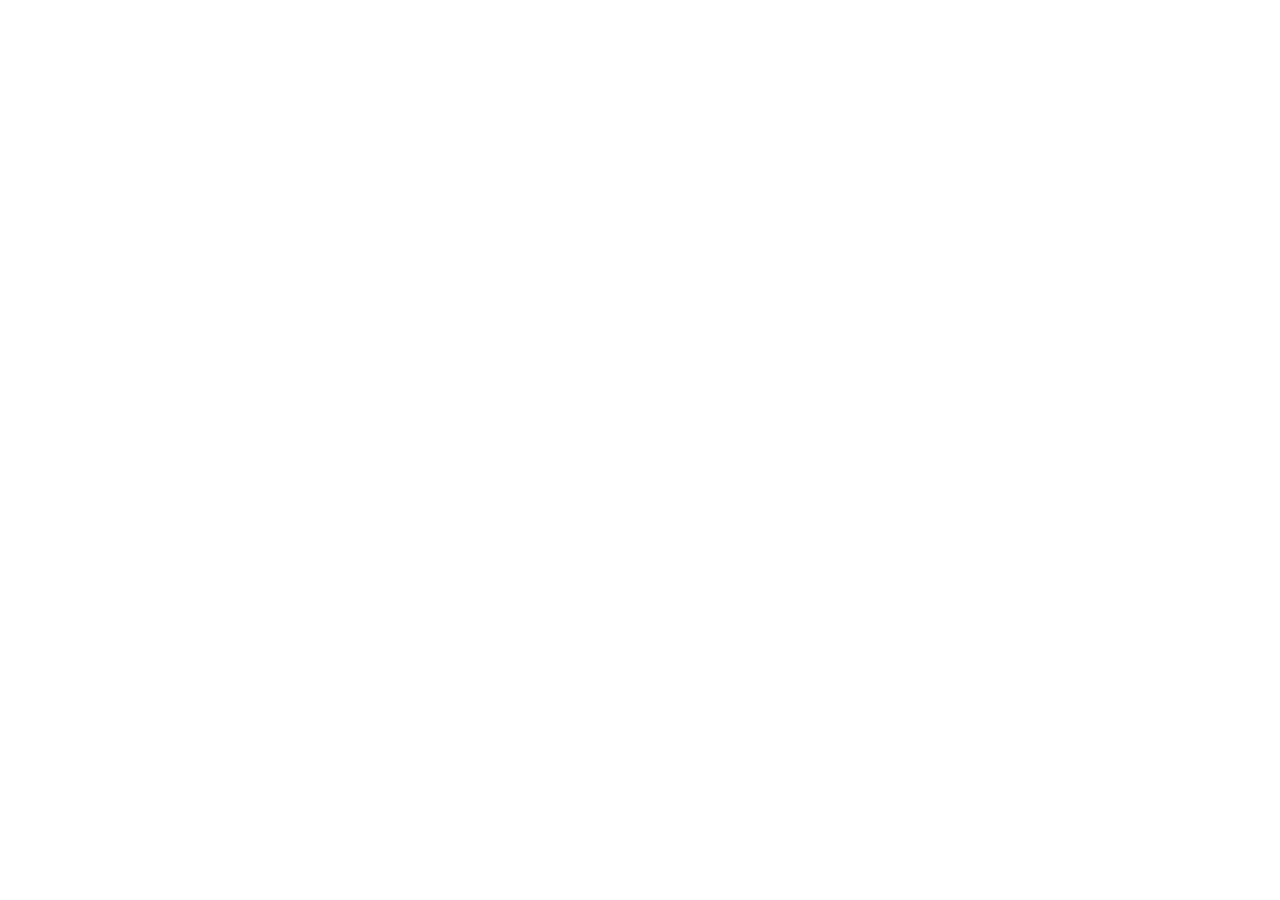
==== momentum/index.html @ e6a61269 "init: start momentum task" ====
<!DOCTYPE html>
<html lang="en">
<head>
    <meta charset="UTF-8">
    <meta name="viewport" content="width=device-width, initial-scale=1.0">
    <link rel="stylesheet" href="style.css">
    <title>Momentum</title>
</head>
<body>

<script src="script.js"></script>    
</body>
</html>
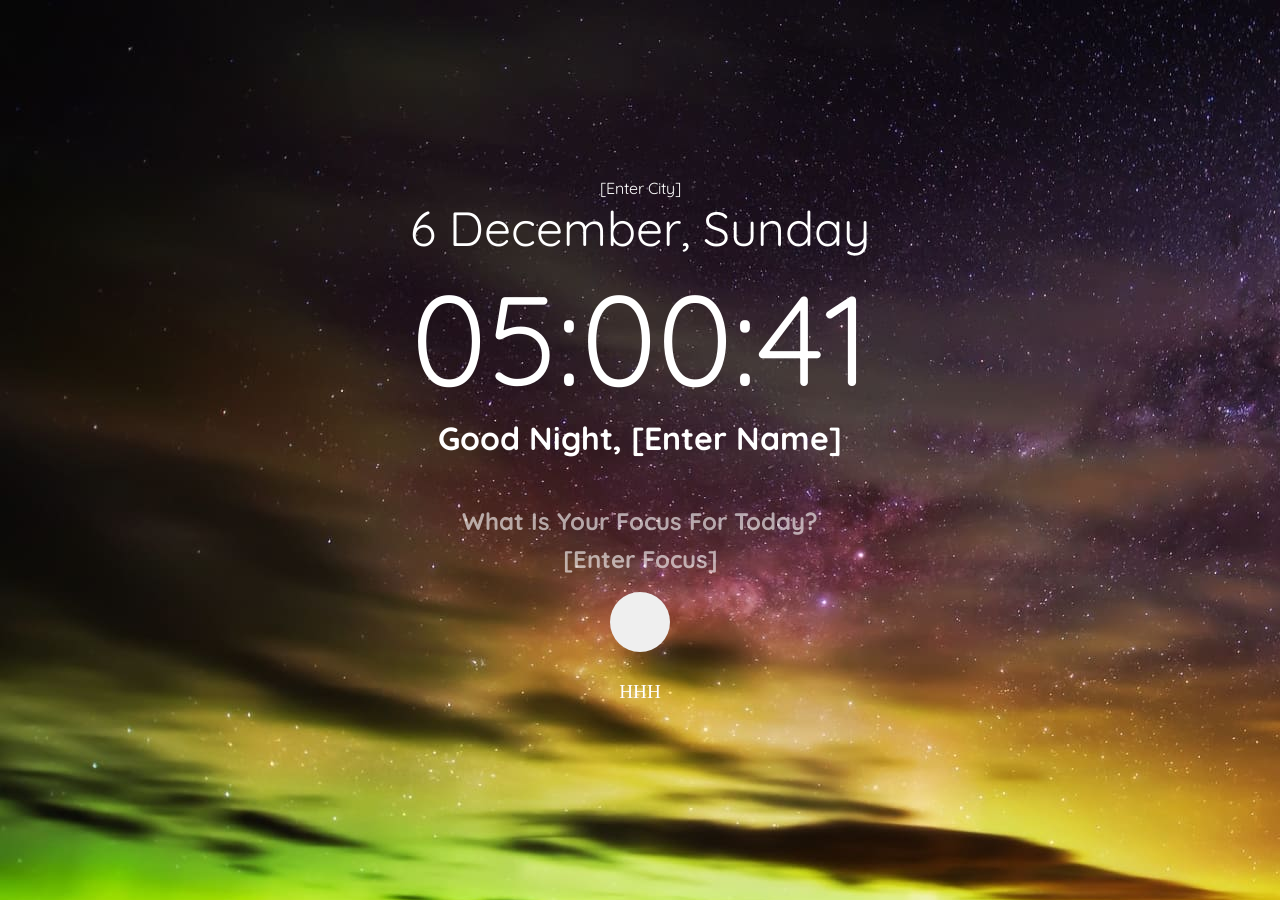
==== commit 7bac3b1d: "feat: add basic functionality, weather, quotes" ====
--- a/momentum/index.html
+++ b/momentum/index.html
@@ -1,13 +1,38 @@
 <!DOCTYPE html>
 <html lang="en">
+
 <head>
     <meta charset="UTF-8">
     <meta name="viewport" content="width=device-width, initial-scale=1.0">
+    <link href="https://fonts.googleapis.com/css2?family=Quicksand:wght@400;700&display=swap" rel="stylesheet">
+    <link rel="stylesheet" href="./assets/css/owfont-regular.css">
     <link rel="stylesheet" href="style.css">
     <title>Momentum</title>
 </head>
+
 <body>
+    <div class="city" contenteditable="true">Minsk</div>
+    <i class="weather-icon owf"></i>
+    <div class="temperature"></div>
+    <div class="humidity"></div>
+    <div class="wind-speed"></div>
+    <div class="weather-description"></div>
+    <div class="invalid-input">Enter Correct City</div>
 
-<script src="script.js"></script>    
+    <div id="date-today"></div>
+    <time id="time"></time>
+    <h1>
+        <span id="greeting"></span>
+        <span id="name" contenteditable="true"></span>
+    </h1>
+
+    <h2>What Is Your Focus For Today?</h2>
+    <h2 id="focus" contenteditable="true"></h2>
+
+    <button class="btn"></button>
+    <blockquote class="quote">HHH</blockquote>
+
+    <script src="script.js"></script>
 </body>
+
 </html>
--- a/momentum/assets/css/owfont-regular.css
+++ b/momentum/assets/css/owfont-regular.css
@@ -0,0 +1,558 @@
+/*!
+ *  owfont-regular 1.0.0 by Deniz Fuchidzhiev - http://websygen.com
+ *  License - font: SIL OFL 1.1, css: MIT License
+ */
+/* FONT PATH
+ * -------------------------- */
+@font-face {
+  font-family: 'owfont';
+  src: url('../fonts/owfont-regular.eot?v=1.0.0');
+  src: url('../fonts/owfont-regular.eot?#iefix&v=1.0.0') format('embedded-opentype'),
+	   url('../fonts/owfont-regular.woff') format('woff'),
+	   url('../fonts/owfont-regular.ttf') format('truetype'),
+	   url('../fonts/owfont-regular.svg#owf-regular') format('svg');
+  font-weight: normal;
+  font-style: normal;
+}
+.owf {
+  display: inline-block;
+  font: normal normal normal 14px/1 owfont;
+  font-size: inherit;
+  text-rendering: auto;
+  -webkit-font-smoothing: antialiased;
+  -moz-osx-font-smoothing: grayscale;
+  transform: translate(0, 0);
+}
+/* makes the font 33% larger relative to the icon container */
+.owf-lg {
+  font-size: 1.33333333em;
+  line-height: 0.75em;
+  vertical-align: -15%;
+}
+.owf-2x {
+  font-size: 2em;
+}
+.owf-3x {
+  font-size: 3em;
+}
+.owf-4x {
+  font-size: 4em;
+}
+.owf-5x {
+  font-size: 5em;
+}
+.owf-fw {
+  width: 1.28571429em;
+  text-align: center;
+}
+.owf-ul {
+  padding-left: 0;
+  margin-left: 2.14285714em;
+  list-style-type: none;
+}
+.owf-ul > li {
+  position: relative;
+}
+.owf-li {
+  position: absolute;
+  left: -2.14285714em;
+  width: 2.14285714em;
+  top: 0.14285714em;
+  text-align: center;
+}
+.owf-li.owf-lg {
+  left: -1.85714286em;
+}
+.owf-border {
+  padding: .2em .25em .15em;
+  border: solid 0.08em #eeeeee;
+  border-radius: .1em;
+}
+.owf-pull-right {
+  float: right;
+}
+.owf-pull-left {
+  float: left;
+}
+.owf.owf-pull-left {
+  margin-right: .3em;
+}
+.owf.owf-pull-right {
+  margin-left: .3em;
+}
+
+/* owfont uses the Unicode Private Use Area (PUA) to ensure screen
+   readers do not read off random characters that represent icons */
+   
+/*   Weather Condition Codes    */
+   
+/*   Thunderstorm - - - - - - - - - - - - - - - - - - - - - - - - - - - - - - - - - - - -    */
+   
+/* thunderstorm with light rain */
+.owf-200:before,
+.owf-200-d:before,
+.owf-200-n:before {
+  content: "\EB28";
+}
+/* thunderstorm with rain */
+.owf-201:before,
+.owf-201-d:before,
+.owf-201-n:before {
+  content: "\EB29";
+}
+/* thunderstorm with heavy rain */
+.owf-202:before,
+.owf-202-d:before,
+.owf-202-n:before {
+  content: "\EB2A";
+}
+/*  light thunderstorm  */
+.owf-210:before,
+.owf-210-d:before,
+.owf-210-n:before {
+  content: "\EB32";
+}
+/*  thunderstorm  */
+.owf-211:before,
+.owf-211-d:before,
+.owf-211-n:before {
+  content: "\EB33";
+}
+/*   heavy thunderstorm   */
+.owf-212:before,
+.owf-212-d:before,
+.owf-212-n:before {
+  content: "\EB34";
+}
+/*   ragged thunderstorm   */
+.owf-221:before,
+.owf-221-d:before,
+.owf-221-n:before {
+  content: "\EB3D";
+}
+/*  thunderstorm with light drizzle    */
+.owf-230:before,
+.owf-230-d:before,
+.owf-230-n:before {
+  content: "\EB46";
+}
+/*  thunderstorm with drizzle     */
+.owf-231:before,
+.owf-231-d:before,
+.owf-231-n:before {
+  content: "\EB47";
+}
+/* thunderstorm with heavy drizzle     */
+.owf-232:before,
+.owf-232-d:before,
+.owf-232-n:before {
+  content: "\EB48";
+}
+
+/*   Drizzle - - - - - - - - - - - - - - - - - - - - - - - - - - - - - - - - - - - -    */
+
+/*  light intensity drizzle */
+.owf-300:before,
+.owf-300-d:before,
+.owf-300-n:before {
+  content: "\EB8C";
+}
+/*  drizzle */
+.owf-301:before,
+.owf-301-d:before,
+.owf-301-n:before {
+  content: "\EB8D";
+}
+/*  heavy intensity drizzle  */
+.owf-302:before,
+.owf-302-d:before,
+.owf-302-n:before {
+  content: "\EB8E";
+}
+/*   light intensity drizzle rain  */
+.owf-310:before,
+.owf-310-d:before,
+.owf-310-n:before {
+  content: "\EB96";
+}
+/*  drizzle rain  */
+.owf-311:before,
+.owf-311-d:before,
+.owf-311-n:before {
+  content: "\EB97";
+}
+/* heavy intensity drizzle rain */
+.owf-312:before,
+.owf-312-d:before,
+.owf-312-n:before {
+  content: "\EB98";
+}
+/* shower rain and drizzle  */
+.owf-313:before,
+.owf-313-d:before,
+.owf-313-n:before {
+  content: "\EB99";
+}
+/* heavy shower rain and drizzle*/
+.owf-314:before,
+.owf-314-d:before,
+.owf-314-n:before {
+  content: "\EB9A";
+}
+/* shower drizzle */
+.owf-321:before,
+.owf-321-d:before,
+.owf-321-n:before {
+  content: "\EBA1";
+}
+
+/*   Rain - - - - - - - - - - - - - - - - - - - - - - - - - - - - - - - - - - - -    */
+
+/* light rain  */
+.owf-500:before,
+.owf-500-d:before,
+.owf-500-n:before {
+  content: "\EC54";
+}
+/* moderate rain  */
+.owf-501:before,
+.owf-501-d:before,
+.owf-501-n:before {
+  content: "\EC55";
+}
+/* heavy intensity rain  */
+.owf-502:before,
+.owf-502-d:before,
+.owf-502-n:before {
+  content: "\EC56";
+}
+/* very heavy rain   */
+.owf-503:before,
+.owf-503-d:before,
+.owf-503-n:before {
+  content: "\EC57";
+}
+/* extreme rain    */
+.owf-504:before,
+.owf-504-d:before,
+.owf-504-n:before {
+  content: "\EC58";
+}
+/* freezing rain    */
+.owf-511:before,
+.owf-511-d:before,
+.owf-511-n:before {
+  content: "\EC5F";
+}
+/*  light intensity shower rain    */
+.owf-520:before,
+.owf-520-d:before,
+.owf-520-n:before {
+  content: "\EC68";
+}
+/* shower rain  */
+.owf-521:before,
+.owf-521-d:before,
+.owf-521-n:before {
+  content: "\EC69";
+}
+/*  heavy intensity shower rain  */
+.owf-522:before,
+.owf-522-d:before,
+.owf-522-n:before {
+  content: "\EC6A";
+}
+/* ragged shower rain  */
+.owf-531:before,
+.owf-531-d:before,
+.owf-531-n:before {
+  content: "\EC73";
+}
+
+/*   Snow - - - - - - - - - - - - - - - - - - - - - - - - - - - - - - - - - - - -    */
+
+/* light snow  */
+.owf-600:before,
+.owf-600-d:before,
+.owf-600-n:before {
+  content: "\ECB8";
+}
+/*  snow  */
+.owf-601:before,
+.owf-601-d:before,
+.owf-601-n:before {
+  content: "\ECB9";
+}
+/*   heavy snow   */
+.owf-602:before,
+.owf-602-d:before,
+.owf-602-n:before {
+  content: "\ECBA";
+}
+/*  sleet  */
+.owf-611:before,
+.owf-611-d:before,
+.owf-611-n:before {
+  content: "\ECC3";
+}
+/*   shower sleet */
+.owf-612:before,
+.owf-612-d:before,
+.owf-612-n:before {
+  content: "\ECC4";
+}
+/* light rain and snow */
+.owf-615:before,
+.owf-615-d:before,
+.owf-615-n:before {
+  content: "\ECC7";
+}
+/* rain and snow  */
+.owf-616:before,
+.owf-616-d:before,
+.owf-616-n:before {
+  content: "\ECC8";
+}
+/* light shower snow  */
+.owf-620:before,
+.owf-620-d:before,
+.owf-620-n:before {
+  content: "\ECCC";
+}
+/* shower snow  */
+.owf-621:before,
+.owf-621-d:before,
+.owf-621-n:before {
+  content: "\ECCD";
+}
+/* heavy shower snow  */
+.owf-622:before,
+.owf-622-d:before,
+.owf-622-n:before {
+  content: "\ECCE";
+}
+
+/*   Atmosphere - - - - - - - - - - - - - - - - - - - - - - - - - - - - - - - - - - - -    */
+
+/* mist */
+.owf-701:before,
+.owf-701-d:before,
+.owf-701-n:before {
+  content: "\ED1D";
+}
+/* smoke */
+.owf-711:before,
+.owf-711-d:before,
+.owf-711-n:before {
+  content: "\ED27";
+}
+/* haze */
+.owf-721:before,
+.owf-721-d:before,
+.owf-721-n:before {
+  content: "\ED31";
+}
+/* Sand/Dust Whirls */
+.owf-731:before,
+.owf-731-d:before,
+.owf-731-n:before {
+  content: "\ED3B";
+}
+/* Fog */
+.owf-741:before,
+.owf-741-d:before,
+.owf-741-n:before {
+  content: "\ED45";
+}
+/* sand */
+.owf-751:before,
+.owf-751-d:before,
+.owf-751-n:before {
+  content: "\ED4F";
+}
+/* dust */
+.owf-761:before,
+.owf-761-d:before,
+.owf-761-n:before {
+  content: "\ED59";
+}
+/*  VOLCANIC ASH  */
+.owf-762:before,
+.owf-762-d:before,
+.owf-762-n:before {
+  content: "\ED5A";
+}
+/* SQUALLS */
+.owf-771:before,
+.owf-771-d:before,
+.owf-771-n:before {
+  content: "\ED63";
+}
+/* TORNADO */
+.owf-781:before,
+.owf-781-d:before,
+.owf-781-n:before {
+  content: "\ED6D";
+}
+
+/*   Clouds - - - - - - - - - - - - - - - - - - - - - - - - - - - - - - - - - - - -    */
+
+/*  sky is clear  */  /*  Calm  */
+.owf-800:before,
+.owf-800-d:before,
+.owf-951:before,
+.owf-951-d:before {
+  content: "\ED80";
+}
+.owf-800-n:before,
+.owf-951-n:before {
+  content: "\F168";
+}
+/*  few clouds   */
+.owf-801:before,
+.owf-801-d:before {
+  content: "\ED81";
+}
+.owf-801-n:before {
+  content: "\F169";
+}
+/* scattered clouds */
+.owf-802:before,
+.owf-802-d:before {
+  content: "\ED82";
+}
+.owf-802-n:before {
+  content: "\F16A";
+}
+/* broken clouds  */
+.owf-803:before,
+.owf-803-d:before,
+.owf-803-n:before {
+  content: "\ED83";
+}
+/* overcast clouds  */
+.owf-804:before,
+.owf-804-d:before,
+.owf-804-n:before {
+  content: "\ED84";
+}
+
+/*   Extreme - - - - - - - - - - - - - - - - - - - - - - - - - - - - - - - - - - - -    */
+
+/* tornado  */
+.owf-900:before,
+.owf-900-d:before,
+.owf-900-n:before {
+  content: "\EDE4";
+}
+/*  tropical storm  */
+.owf-901:before,
+.owf-901-d:before,
+.owf-901-n:before {
+  content: "\EDE5";
+}
+/* hurricane */
+.owf-902:before,
+.owf-902-d:before,
+.owf-902-n:before {
+  content: "\EDE6";
+}
+/* cold */
+.owf-903:before,
+.owf-903-d:before,
+.owf-903-n:before {
+  content: "\EDE7";
+}
+/* hot */
+.owf-904:before,
+.owf-904-d:before,
+.owf-904-n:before {
+  content: "\EDE8";
+}
+/* windy */
+.owf-905:before,
+.owf-905-d:before,
+.owf-905-n:before {
+  content: "\EDE9";
+}
+/* hail */
+.owf-906:before,
+.owf-906-d:before,
+.owf-906-n:before {
+  content: "\EDEA";
+}
+
+/*   Additional - - - - - - - - - - - - - - - - - - - - - - - - - - - - - - - - - - - -    */
+
+/* Setting */
+.owf-950:before,
+.owf-950-d:before,
+.owf-950-n:before {
+  content: "\EE16";
+}
+/*  Light breeze  */
+.owf-952:before,
+.owf-952-d:before,
+.owf-952-n:before {
+  content: "\EE18";
+}
+/*  Gentle Breeze  */
+.owf-953:before,
+.owf-953-d:before,
+.owf-953-n:before {
+  content: "\EE19";
+}
+/*  Moderate breeze  */
+.owf-954:before,
+.owf-954-d:before,
+.owf-954-n:before {
+  content: "\EE1A";
+}
+/* Fresh Breeze  */
+.owf-955:before,
+.owf-955-d:before,
+.owf-955-n:before {
+  content: "\EE1B";
+}
+/* Strong  Breeze  */
+.owf-956:before,
+.owf-956-d:before,
+.owf-956-n:before {
+  content: "\EE1C";
+}
+/* High wind, near gale  */
+.owf-957:before,
+.owf-957-d:before,
+.owf-957-n:before {
+  content: "\EE1D";
+}
+/* Gale */
+.owf-958:before,
+.owf-958-d:before,
+.owf-958-n:before {
+  content: "\EE1E";
+}
+/*  Severe Gale  */
+.owf-959:before,
+.owf-959-d:before,
+.owf-959-n:before {
+  content: "\EE1F";
+}
+/* Storm */
+.owf-960:before,
+.owf-960-d:before,
+.owf-960-n:before {
+  content: "\EE20";
+}
+/*  Violent Storm  */
+.owf-961:before,
+.owf-961-d:before,
+.owf-961-n:before {
+  content: "\EE21";
+}
+/* Hurricane */
+.owf-962:before,
+.owf-962-d:before,
+.owf-962-n:before {
+  content: "\EE22";
+}
--- a/momentum/style.css
+++ b/momentum/style.css
@@ -0,0 +1,96 @@
+* {
+    box-sizing: border-box;
+    margin: 0;
+    padding: 0;
+}
+
+body {
+    font-family: 'Quicksand', sans-serif;
+    display: flex;
+    flex-direction: column;
+    align-items: center;
+    justify-content: center;
+    text-align: center;
+    height: 100vh;
+    color: black;
+    cursor: default;
+}
+
+#name {
+    display: inline-block;   
+}
+
+#name:focus {
+    min-width: 40px;
+    border-bottom: 2px solid white;
+    outline: none;
+}
+
+#name:hover,
+#focus:hover  {
+    background-color: rgba(252,252,252,0.2);
+}
+
+#focus:focus {
+    min-width: 100px;
+    border-bottom: 2px solid white;
+    outline: none;
+}
+
+#date-today {
+    font-size: 3rem;
+}
+
+#time {
+    font-size: 8rem;
+}
+
+h1 {
+    margin-bottom: 3rem;
+}
+
+h2 {
+    margin-bottom: 0.5rem;
+    opacity: 0.6;
+}
+
+.quote {
+    font: 1.2rem Georgia, serif;
+    margin: 0;
+    padding: 1em;
+    border-radius: 1em;
+    color: white;
+  }
+  
+  .btn {
+    width: 60px;
+    height: 60px;
+    border: 0;
+    border-radius: 50%;
+    background-image: url("https://www.pngarts.com/files/7/Update-Button-PNG-Image.png");
+    background-size: contain;
+    background-repeat: no-repeat;
+    filter: grayscale(.8);
+    margin: 10px;
+  }
+  .btn:hover {
+    filter: grayscale(.2);
+  }
+  .btn:active,
+  .btn:focus {
+    outline: 0;
+  }
+  .btn:active{
+    transform: scale(1.02)
+  }
+
+  .invalid-input {
+      display: none;
+  }
+
+@media (max-width: 700px) {
+    #time {
+        font-size: 6rem;
+    }
+}
+
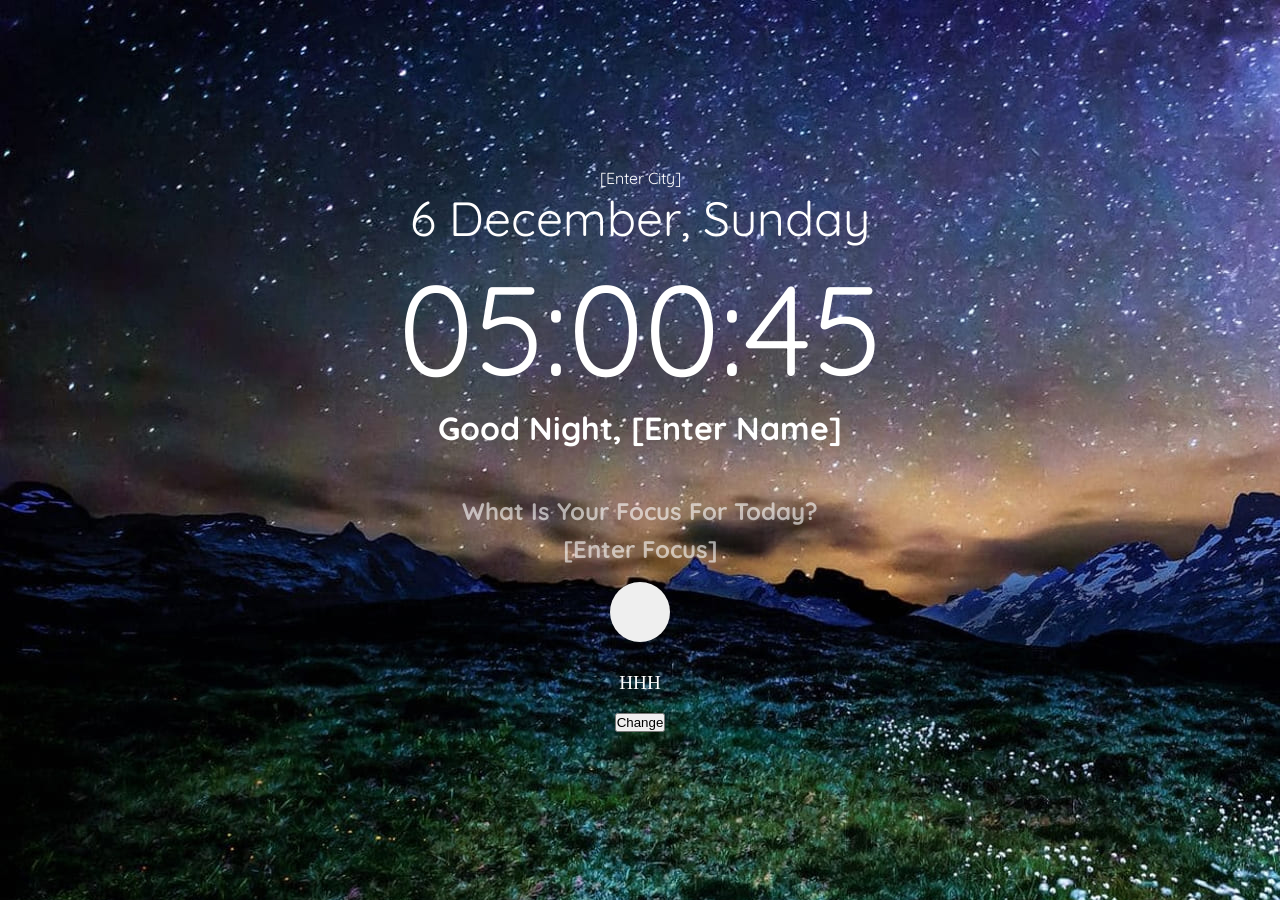
==== commit 6c1d2154: "feat: add backgrounds change" ====
--- a/momentum/index.html
+++ b/momentum/index.html
@@ -32,6 +32,8 @@
     <button class="btn"></button>
     <blockquote class="quote">HHH</blockquote>
 
+    <button id="bg">Change</button>
+
     <script src="script.js"></script>
 </body>
 
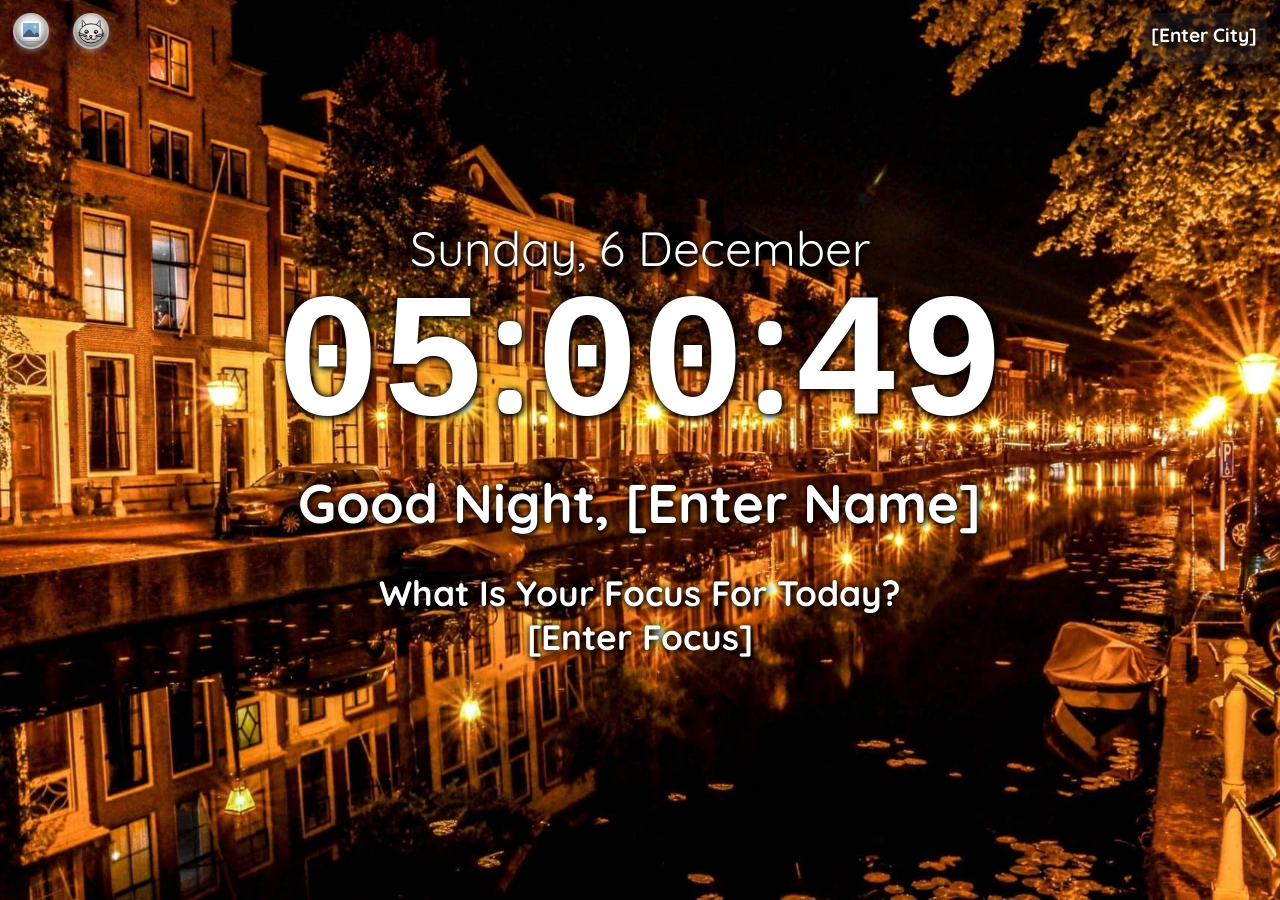
==== commit bf7c24b1: "feat: change styles, add media queries" ====
--- a/momentum/index.html
+++ b/momentum/index.html
@@ -5,34 +5,57 @@
     <meta charset="UTF-8">
     <meta name="viewport" content="width=device-width, initial-scale=1.0">
     <link href="https://fonts.googleapis.com/css2?family=Quicksand:wght@400;700&display=swap" rel="stylesheet">
+    <link href="https://fonts.googleapis.com/css2?family=Courier+Prime:wght@400;700&display=swap" rel="stylesheet">
+    <link href="https://fonts.googleapis.com/css2?family=VT323&display=swap" rel="stylesheet">
+    <link href="https://fonts.googleapis.com/css2?family=Inconsolata:wght@400;700&display=swap" rel="stylesheet">
     <link rel="stylesheet" href="./assets/css/owfont-regular.css">
     <link rel="stylesheet" href="style.css">
     <title>Momentum</title>
 </head>
 
 <body>
-    <div class="city" contenteditable="true">Minsk</div>
-    <i class="weather-icon owf"></i>
-    <div class="temperature"></div>
-    <div class="humidity"></div>
-    <div class="wind-speed"></div>
-    <div class="weather-description"></div>
-    <div class="invalid-input">Enter Correct City</div>
 
-    <div id="date-today"></div>
-    <time id="time"></time>
-    <h1>
-        <span id="greeting"></span>
-        <span id="name" contenteditable="true"></span>
-    </h1>
+    <div class="header-container">
 
-    <h2>What Is Your Focus For Today?</h2>
-    <h2 id="focus" contenteditable="true"></h2>
+        <div class="btn-container">
+            <button id="change-bg" class="change-btn" title="New background image"></button>
+            <button id="change-quote" class="change-btn" title="New cat fact"></button>
+        </div>
 
-    <button class="btn"></button>
-    <blockquote class="quote">HHH</blockquote>
+        <div class="weather-container">
+            <div class="city editable" contenteditable="true" spellcheck="false">Minsk</div>
+            <div class="weather-wrapper">
+                <div class="invalid-input">Enter Correct City</div>
+                <div class="icon-temp">
+                    <i class="weather-icon owf"></i>
+                    <div class="temperature"></div>
+                </div>
+                <div class="weather-params">
+                    <div class="feels-like"></div>
+                    <div class="humidity"></div>
+                    <div class="wind-speed"></div>
+                </div>
+            </div>
+        </div>
 
-    <button id="bg">Change</button>
+    </div>
+
+    <div class="main-container">
+
+        <div id="date-today"></div>
+        <section id="time" class="time"></section>
+
+        <div class="greeting-wrapper">
+            <span id="greeting"></span>
+            <span id="name" class="editable" contenteditable="true" spellcheck="false"></span>
+        </div>
+
+        <h2>What Is Your Focus For Today?</h2>
+        <h2 id="focus" class="editable" contenteditable="true" spellcheck="false"></h2>
+
+    </div>
+
+    <blockquote class="quote"></blockquote>
 
     <script src="script.js"></script>
 </body>
--- a/momentum/style.css
+++ b/momentum/style.css
@@ -6,91 +6,201 @@
 
 body {
     font-family: 'Quicksand', sans-serif;
+    text-shadow: 1px 1px 7px  #000, 1px 1px 7px #000;
     display: flex;
     flex-direction: column;
     align-items: center;
-    justify-content: center;
+    justify-content: space-between;
     text-align: center;
     height: 100vh;
-    color: black;
+    min-height: 760px;
+    color: white;
     cursor: default;
-}
-
-#name {
-    display: inline-block;   
-}
-
-#name:focus {
+    padding: 1%;
+    background-repeat: no-repeat;
+    background-size: cover;
+    background-position: center center;
+    transition: background-image 1s 0.1s ease-in-out;
+}
+
+.header-container {
+    width: 100%;
+    overflow-x: hidden;
+    display: flex;
+    justify-content: space-between;
+}
+
+.main-container {
+    overflow-x: hidden;
+    display: flex;
+    flex-direction: column;
+}
+
+.editable {
+    border-bottom: 2px solid transparent;
+}
+
+.editable:focus {
     min-width: 40px;
     border-bottom: 2px solid white;
+    outline: none; 
+}
+
+.editable:hover {
+    background-color: rgba(252,252,252,0.5);
+    transition: .2s ease-in-out;
+    cursor: pointer;
+}
+
+.change-btn {
+    border-radius: 50%;
+    border: 2px solid rgba(0,1,6,.2);
+    width: 36px;
+    height: 36px;
+    background-color: rgba(252,252,252,.9);
     outline: none;
-}
-
-#name:hover,
-#focus:hover  {
-    background-color: rgba(252,252,252,0.2);
-}
-
-#focus:focus {
-    min-width: 100px;
-    border-bottom: 2px solid white;
-    outline: none;
-}
-
-#date-today {
-    font-size: 3rem;
-}
-
-#time {
-    font-size: 8rem;
-}
-
-h1 {
-    margin-bottom: 3rem;
-}
-
-h2 {
-    margin-bottom: 0.5rem;
-    opacity: 0.6;
-}
-
-.quote {
-    font: 1.2rem Georgia, serif;
-    margin: 0;
-    padding: 1em;
-    border-radius: 1em;
-    color: white;
-  }
-  
-  .btn {
-    width: 60px;
-    height: 60px;
-    border: 0;
-    border-radius: 50%;
-    background-image: url("https://www.pngarts.com/files/7/Update-Button-PNG-Image.png");
     background-size: contain;
     background-repeat: no-repeat;
-    filter: grayscale(.8);
-    margin: 10px;
+    box-shadow:
+    inset rgba(0,0,0,.6) 0 -3px 8px,
+    inset rgba(252,255,255,.7) 0 3px 8px,
+    rgba(252,252,252,.7) 0 3px 8px -3px;
+    transition: .2s ease-in-out;
+}
+
+.change-btn:hover {
+    cursor: pointer;
+    border: 2px solid rgba(252,252,252,0.9);
+    background-color: rgba(252,252,252);
+    
+}
+
+.change-btn:active{
+    transform: scale(1.02)
+}
+
+#change-bg { 
+    background-image: url("./assets/icons/change-bg.svg"); 
+    margin-right: 20px;
+}
+
+#change-quote { background-image: url("./assets/icons/cat-icon.svg"); }
+
+.weather-container {
+    padding: 10px;
+    border-radius: 10px;
+    background-color: rgba(51, 55, 56, 0.3);
+}
+
+.city {
+    margin-bottom: 5px;
+    text-align: left;
+    font-size: 1.2rem;
+    font-weight: 700;
+}
+
+.weather-wrapper {
+    display: flex;
+    text-align: left;
+    font-size: 14px;
+    font-weight: 600;
+    justify-content: flex-end;
+}
+
+.icon-temp {
+    display: flex;
+    margin-right: 15px;
+    justify-content: center;
+    align-items: center;
+    font-size: 2rem;
+}
+
+.time {
+    font-size: 11rem;
+    font-weight: 700;
+    text-align: center;
+    line-height: 80%;
+    margin-bottom: 2rem;
+    font-family: 'Courier New', Courier, monospace; 
+}
+
+.separator {
+    font-family: 'Quicksand', sans-serif;
+}
+
+#date-today {
+    font-size: 3rem;  
+}
+
+.greeting-wrapper {
+    font-size: 3.4rem;
+    font-weight: 700;
+    margin-bottom: 2rem;
+}
+
+#name { display: inline-block; }
+#focus:focus { min-width: 100px; }
+h2 { font-size: 2.2rem;}
+
+.quote {
+    display: flex;
+    justify-content: flex-end;
+    font-weight: 700;
+    height: 72px;
+    align-items: flex-end;
   }
-  .btn:hover {
-    filter: grayscale(.2);
-  }
-  .btn:active,
-  .btn:focus {
-    outline: 0;
-  }
-  .btn:active{
-    transform: scale(1.02)
-  }
-
-  .invalid-input {
-      display: none;
-  }
-
-@media (max-width: 700px) {
-    #time {
-        font-size: 6rem;
-    }
-}
-
+
+  .invalid-input { display: none; }
+
+@media (max-width: 1000px) {
+
+    body { min-height: 600px; }
+    #date-today { font-size: 1.5rem; }
+    .time { font-size: 6rem; }  
+    
+    .greeting-wrapper {
+        font-size: 2rem;
+        margin-bottom: 2.5rem;
+    }
+
+    h2 { font-size: 1.5rem; }
+    
+}
+
+@media (max-width: 600px) {
+
+    body {
+        padding: 4px;
+        min-height: 568px;
+    }
+
+    .header-container {
+        flex-direction: column-reverse;
+        align-items: center;
+        margin-bottom: 10px;  
+    }
+
+    .weather-container { margin-bottom: 5px; }
+
+    .city {
+        font-size: 1rem;
+        font-weight: 400;
+    }
+
+    #date-today { font-size: 1.2rem; }
+    .time { font-size: 4rem; }
+    
+    .greeting-wrapper {
+        font-size: 1.5rem;
+        margin-bottom: 2.5rem;
+    }
+
+    #greeting { margin-right: 0; }
+    h2 { font-size: 1rem; }
+
+    .quote {
+        font-style: italic;
+        font-size: 14px; 
+    }
+}
+
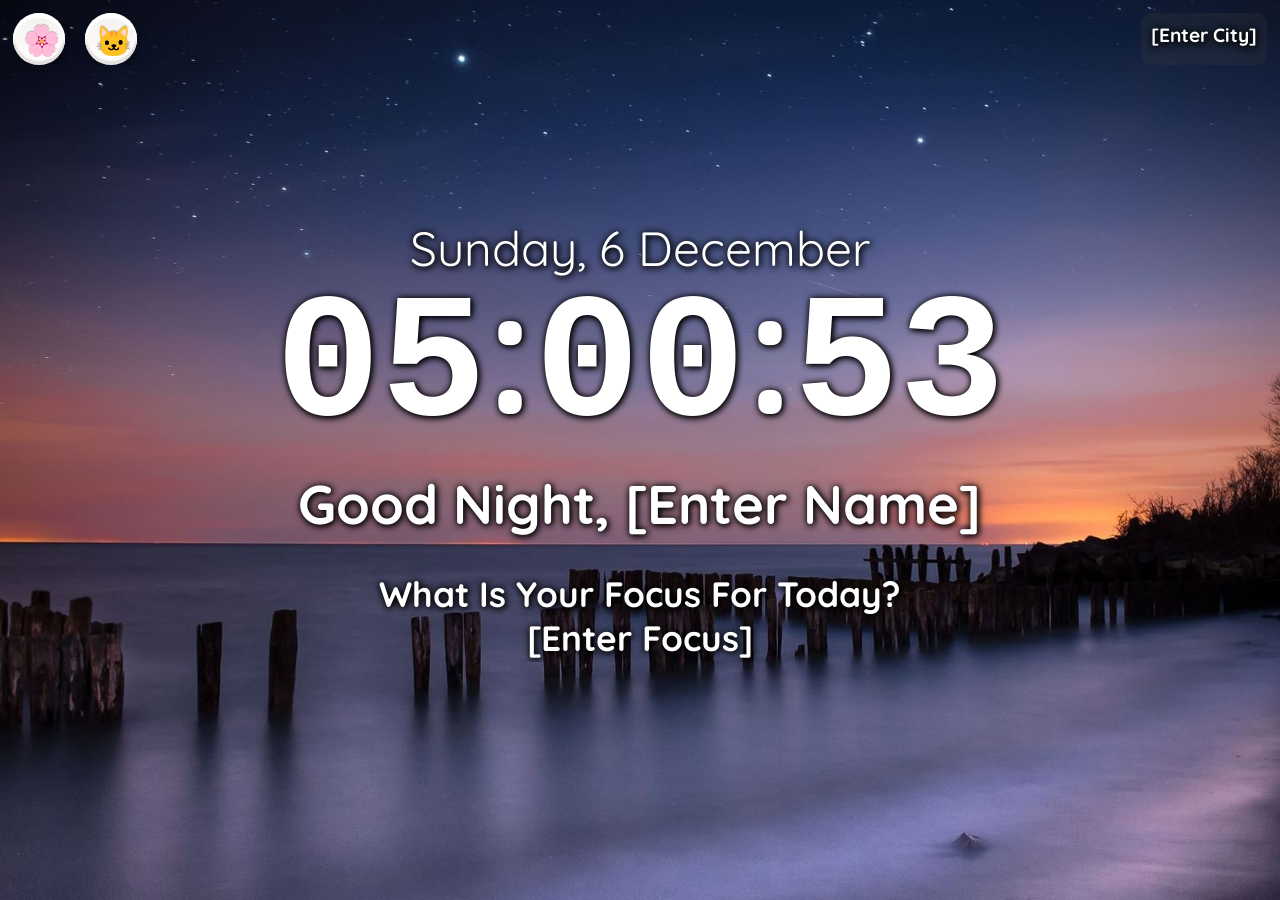
==== commit 87b96a87: "feat: update buttons" ====
--- a/momentum/index.html
+++ b/momentum/index.html
@@ -18,8 +18,8 @@
     <div class="header-container">
 
         <div class="btn-container">
-            <button id="change-bg" class="change-btn" title="New background image"></button>
-            <button id="change-quote" class="change-btn" title="New cat fact"></button>
+            <a href="javascript:void(0)" id="change-bg" class="change-btn" title="New background image"></a>
+            <a href="javascript:void(0)" id="change-quote" class="change-btn" title="New cat fact"></a>
         </div>
 
         <div class="weather-container">
--- a/momentum/style.css
+++ b/momentum/style.css
@@ -52,39 +52,66 @@
     cursor: pointer;
 }
 
+.btn-container {
+    display: flex;
+}
+
 .change-btn {
+    background-image: -webkit-linear-gradient(top, #f4f1ee, #fff);
+    background-image: linear-gradient(top, #f4f1ee, #fff);
     border-radius: 50%;
-    border: 2px solid rgba(0,1,6,.2);
-    width: 36px;
-    height: 36px;
-    background-color: rgba(252,252,252,.9);
-    outline: none;
-    background-size: contain;
-    background-repeat: no-repeat;
-    box-shadow:
-    inset rgba(0,0,0,.6) 0 -3px 8px,
-    inset rgba(252,255,255,.7) 0 3px 8px,
-    rgba(252,252,252,.7) 0 3px 8px -3px;
-    transition: .2s ease-in-out;
-}
-
-.change-btn:hover {
-    cursor: pointer;
-    border: 2px solid rgba(252,252,252,0.9);
-    background-color: rgba(252,252,252);
-    
-}
+    box-shadow: 0px 8px 10px 0px rgba(0, 0, 0, .3), inset 0px 4px 1px 1px white, inset 0px -3px 1px 1px rgba(204,198,197,.5);
+    height: 52px;
+    width: 52px;
+    float:left;
+    position: relative;			
+    transition: all .1s linear;
+}
+
+.change-btn:after{
+    color:#e9e6e4;
+    content: "";
+    display: block;
+    font-size: 30px;
+    height: 30px;
+    text-decoration: none;
+    text-shadow: 0px -1px 1px #bdb5b4, 1px 1px 1px white;
+    position: absolute;
+    width: 30px;
+}
+
+#change-bg { margin-right: 20px;}
+#change-bg:after{
+    content: "🌸";
+    left: 10px;
+    top: 8px;
+}
+
+#change-quote:after{
+    content: "🐱";
+    left: 10px;
+    top: 9px;
+}
+
+.change-btn:hover{
+    background-image: -webkit-linear-gradient(top, #fff, #f4f1ee);
+    background-image: linear-gradient(top, #fff, #f4f1ee);
+    color:#0088cc;
+}
+
+#change-bg:hover:after{ text-shadow:0px 0px 6px #f94e66; }
+#change-quote:hover:after{ text-shadow:0px 0px 6px #f99e4e; }
 
 .change-btn:active{
-    transform: scale(1.02)
-}
-
-#change-bg { 
-    background-image: url("./assets/icons/change-bg.svg"); 
-    margin-right: 20px;
-}
-
-#change-quote { background-image: url("./assets/icons/cat-icon.svg"); }
+    background-image: -webkit-linear-gradient(top, #efedec, #f7f4f4);
+    background-image: linear-gradient(top, #efedec, #f7f4f4);
+    box-shadow: 0 3px 5px 0 rgba(0,0,0,.4), inset 0px -3px 1px 1px rgba(204,198,197,.5);
+}
+
+.change-btn:active:after{
+    color:#dbd2d2;
+    text-shadow: 0px -1px 1px #bdb5b4, 0px 1px 1px white;
+}
 
 .weather-container {
     padding: 10px;
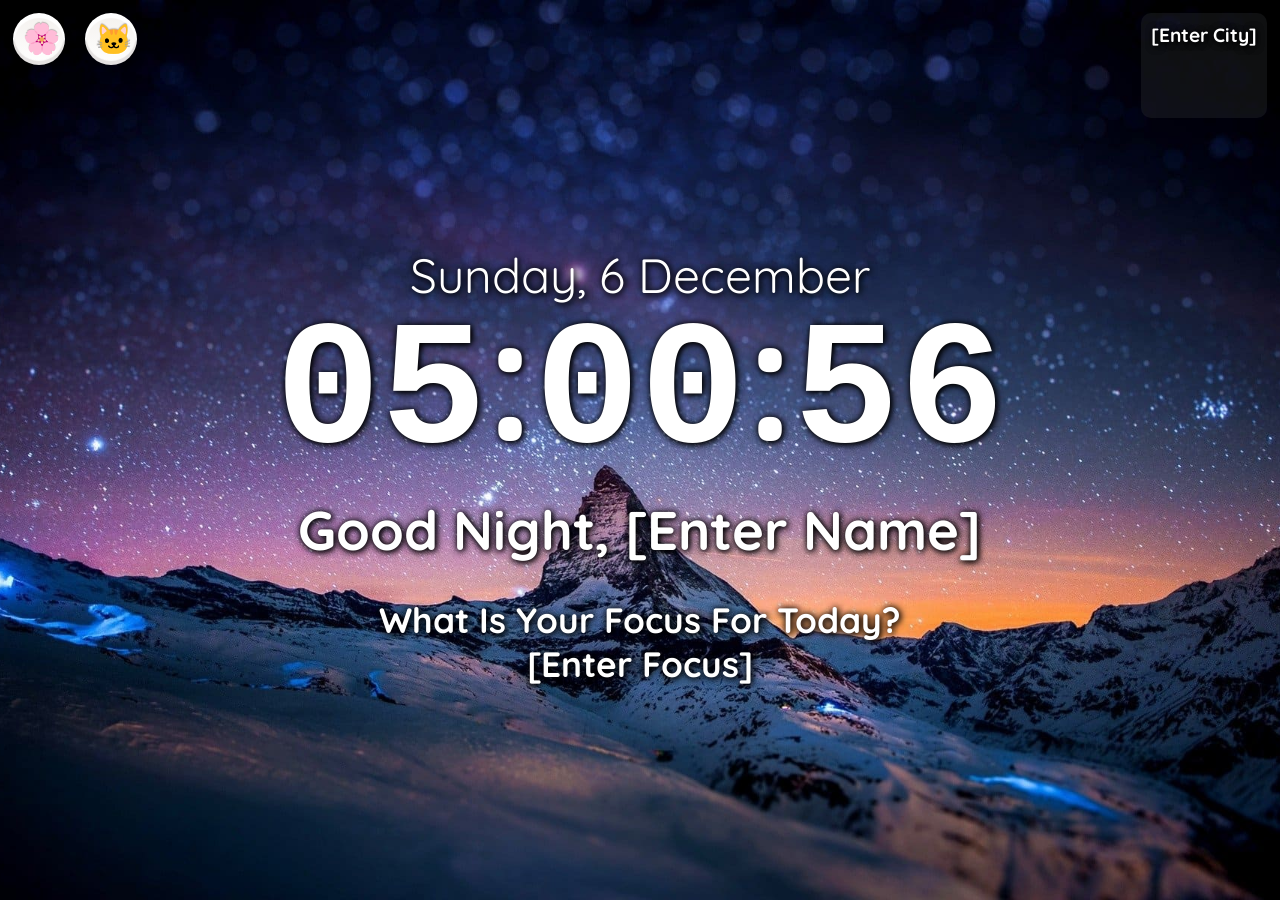
==== commit 958c8a98: "feat: update smoothness" ====
--- a/momentum/index.html
+++ b/momentum/index.html
@@ -18,8 +18,8 @@
     <div class="header-container">
 
         <div class="btn-container">
-            <a href="javascript:void(0)" id="change-bg" class="change-btn" title="New background image"></a>
-            <a href="javascript:void(0)" id="change-quote" class="change-btn" title="New cat fact"></a>
+            <button id="change-bg" class="change-btn" title="New background image"></button>
+            <button id="change-quote" class="change-btn" title="New cat fact"></button>
         </div>
 
         <div class="weather-container">
--- a/momentum/style.css
+++ b/momentum/style.css
@@ -20,11 +20,12 @@
     background-repeat: no-repeat;
     background-size: cover;
     background-position: center center;
-    transition: background-image 1s 0.1s ease-in-out;
+    transition: background-image 1s ease-in-out;
 }
 
 .header-container {
     width: 100%;
+    min-height: 105px;
     overflow-x: hidden;
     display: flex;
     justify-content: space-between;
@@ -44,11 +45,12 @@
     min-width: 40px;
     border-bottom: 2px solid white;
     outline: none; 
+    transition: .3s ease-in-out;
 }
 
 .editable:hover {
     background-color: rgba(252,252,252,0.5);
-    transition: .2s ease-in-out;
+    transition: .3s ease-in-out;
     cursor: pointer;
 }
 
@@ -65,7 +67,10 @@
     width: 52px;
     float:left;
     position: relative;			
-    transition: all .1s linear;
+    transition: all .2s linear;
+    outline: none;
+    border: none;
+    cursor: pointer;
 }
 
 .change-btn:after{
@@ -97,10 +102,17 @@
     background-image: -webkit-linear-gradient(top, #fff, #f4f1ee);
     background-image: linear-gradient(top, #fff, #f4f1ee);
     color:#0088cc;
-}
-
-#change-bg:hover:after{ text-shadow:0px 0px 6px #f94e66; }
-#change-quote:hover:after{ text-shadow:0px 0px 6px #f99e4e; }
+    transition: all .2s linear;
+}
+
+#change-bg:hover:after{ 
+    text-shadow:0px 0px 6px #f94e66;
+    transition: all .2s linear; 
+}
+#change-quote:hover:after{ 
+    text-shadow:0px 0px 6px #f99e4e; 
+    transition: all .2s linear;
+}
 
 .change-btn:active{
     background-image: -webkit-linear-gradient(top, #efedec, #f7f4f4);
@@ -140,6 +152,10 @@
     justify-content: center;
     align-items: center;
     font-size: 2rem;
+}
+
+.weather-icon {
+    margin-right: 5px;
 }
 
 .time {
@@ -202,6 +218,7 @@
     }
 
     .header-container {
+        min-height: 158px;
         flex-direction: column-reverse;
         align-items: center;
         margin-bottom: 10px;  
